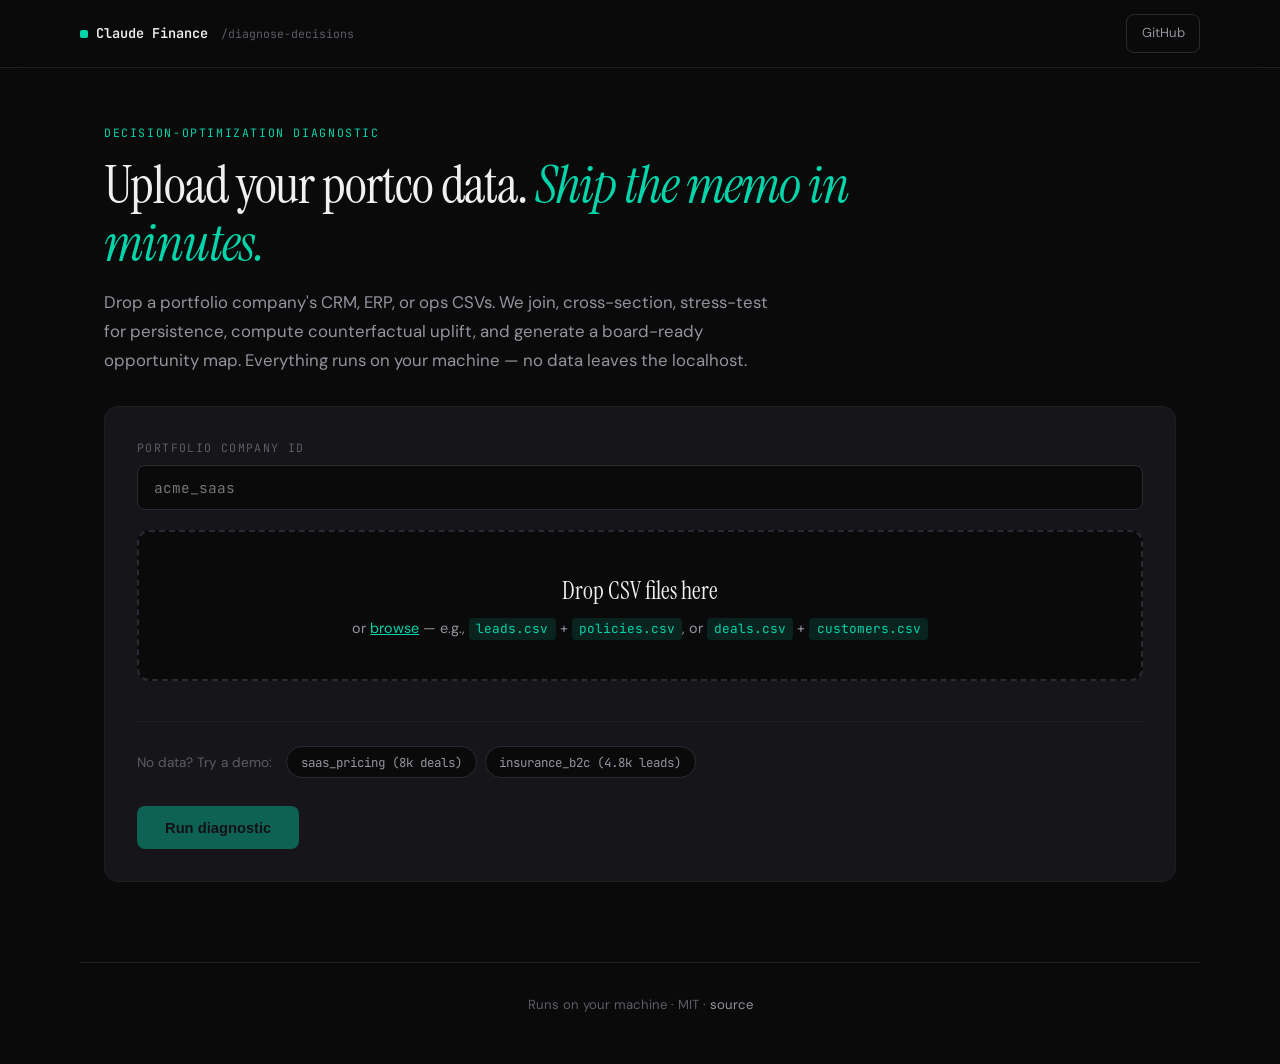
==== docs/app/index.html @ 7a28c4f7 "feat(web): /diagnose-decisions upload UI — Phase 0 end-to-end Bundles a local Starlette web app that" ====
<!DOCTYPE html>
<html lang="en">
<head>
<meta charset="UTF-8">
<meta name="viewport" content="width=device-width, initial-scale=1.0">
<title>Claude Finance — Decision-Optimization Diagnostic</title>
<meta name="description" content="Upload portfolio-company CSVs and run the full DX diagnostic locally.">
<link rel="preconnect" href="https://fonts.googleapis.com">
<link rel="preconnect" href="https://fonts.gstatic.com" crossorigin>
<link href="https://fonts.googleapis.com/css2?family=DM+Sans:wght@300;400;500;600&family=JetBrains+Mono:wght@400;500;600&family=Instrument+Serif&display=swap" rel="stylesheet">
<link rel="stylesheet" href="./app.css">
</head>
<body>
<nav class="topnav">
  <div class="topnav-inner">
    <a href="/app/" class="logo"><span class="dot"></span> Claude Finance <span class="tag">/diagnose-decisions</span></a>
    <a href="https://github.com/bolnet/claude-finance" class="ghost">GitHub</a>
  </div>
</nav>

<main class="page">
  <header class="head">
    <div class="eyebrow">Decision-Optimization Diagnostic</div>
    <h1>Upload your portco data. <em>Ship the memo in minutes.</em></h1>
    <p class="lede">Drop a portfolio company's CRM, ERP, or ops CSVs. We join, cross-section, stress-test for persistence, compute counterfactual uplift, and generate a board-ready opportunity map. Everything runs on your machine — no data leaves the localhost.</p>
  </header>

  <section class="panel" id="uploader">
    <form id="uploadForm" autocomplete="off">
      <label class="field">
        <span class="field-label">Portfolio Company ID</span>
        <input type="text" name="portco_id" id="portcoId" placeholder="acme_saas" maxlength="40">
      </label>

      <div class="drop" id="dropZone">
        <input type="file" id="fileInput" name="files" multiple accept=".csv" hidden>
        <div class="drop-inner">
          <div class="drop-title">Drop CSV files here</div>
          <div class="drop-hint">or <button type="button" id="browseBtn" class="link-btn">browse</button> — e.g., <code>leads.csv</code> + <code>policies.csv</code>, or <code>deals.csv</code> + <code>customers.csv</code></div>
        </div>
      </div>

      <ul class="filelist" id="fileList" hidden></ul>

      <div class="demo-row">
        <span class="demo-label">No data? Try a demo:</span>
        <button type="button" class="chip" data-demo="saas">saas_pricing (8k deals)</button>
        <button type="button" class="chip" data-demo="insurance">insurance_b2c (4.8k leads)</button>
      </div>

      <div class="actions">
        <button type="submit" id="runBtn" class="primary" disabled>Run diagnostic</button>
        <button type="button" id="resetBtn" class="ghost" hidden>Reset</button>
      </div>
    </form>
  </section>

  <section class="panel pipeline" id="pipeline" hidden>
    <h2>Pipeline</h2>
    <ol class="stages">
      <li data-stage="ingest"><span class="stage-label">ingest</span><span class="stage-status">pending</span></li>
      <li data-stage="segment_stats"><span class="stage-label">segment stats</span><span class="stage-status">pending</span></li>
      <li data-stage="time_stability"><span class="stage-label">time stability</span><span class="stage-status">pending</span></li>
      <li data-stage="counterfactual"><span class="stage-label">counterfactual</span><span class="stage-status">pending</span></li>
      <li data-stage="evidence"><span class="stage-label">evidence</span><span class="stage-status">pending</span></li>
      <li data-stage="memo"><span class="stage-label">memo</span><span class="stage-status">pending</span></li>
      <li data-stage="report"><span class="stage-label">report</span><span class="stage-status">pending</span></li>
    </ol>
    <pre id="log" class="log"></pre>
  </section>

  <section class="panel result" id="result" hidden>
    <div class="result-head">
      <div>
        <div class="eyebrow">Opportunity Map</div>
        <h2 id="resultSummary">—</h2>
      </div>
      <a id="openReport" class="primary" target="_blank" rel="noreferrer">Open report →</a>
    </div>
    <iframe id="reportFrame" title="DX Report"></iframe>
  </section>
</main>

<footer class="foot">
  <div>Runs on your machine · MIT · <a href="https://github.com/bolnet/claude-finance">source</a></div>
</footer>

<script src="./app.js"></script>
</body>
</html>
---- docs/app/app.css ----
:root {
  --bg-primary: #0a0a0b;
  --bg-secondary: #111113;
  --bg-card: #16161a;
  --bg-card-hover: #1c1c21;
  --border: #2a2a30;
  --border-subtle: #1e1e24;
  --text-primary: #f0f0f2;
  --text-secondary: #94949e;
  --text-muted: #5c5c66;
  --accent: #00d4aa;
  --accent-dim: rgba(0, 212, 170, 0.12);
  --accent-glow: rgba(0, 212, 170, 0.25);
  --red: #ff4d6a;
  --amber: #ffb347;
  --blue: #4d9cff;
}
* { margin: 0; padding: 0; box-sizing: border-box; }
html { scroll-behavior: smooth; }
body {
  font-family: 'DM Sans', -apple-system, BlinkMacSystemFont, sans-serif;
  background: var(--bg-primary);
  color: var(--text-primary);
  line-height: 1.55;
  min-height: 100vh;
  -webkit-font-smoothing: antialiased;
}

/* Nav */
.topnav {
  position: sticky; top: 0; z-index: 20;
  backdrop-filter: blur(16px);
  background: rgba(10, 10, 11, 0.8);
  border-bottom: 1px solid var(--border-subtle);
  padding: 0.9rem 1.5rem;
}
.topnav-inner {
  max-width: 1120px; margin: 0 auto;
  display: flex; align-items: center; justify-content: space-between;
}
.logo {
  font-family: 'JetBrains Mono', monospace;
  font-size: 0.85rem; font-weight: 600;
  color: var(--text-primary); text-decoration: none;
  display: inline-flex; align-items: center; gap: 0.5rem;
}
.logo .dot { width: 8px; height: 8px; background: var(--accent); border-radius: 2px; }
.logo .tag {
  font-weight: 400; color: var(--text-muted);
  font-size: 0.72rem; margin-left: 0.3rem;
}
.ghost {
  font-size: 0.82rem; color: var(--text-secondary); text-decoration: none;
  padding: 0.5rem 0.9rem; border: 1px solid var(--border); border-radius: 8px;
  transition: all 0.2s ease;
}
.ghost:hover { color: var(--text-primary); border-color: var(--text-muted); }

/* Page */
.page {
  max-width: 1120px; margin: 0 auto;
  padding: 3.5rem 1.5rem 5rem;
  display: flex; flex-direction: column; gap: 2rem;
}
.head { max-width: 820px; }
.eyebrow {
  font-family: 'JetBrains Mono', monospace;
  font-size: 0.72rem; color: var(--accent);
  letter-spacing: 0.14em; text-transform: uppercase;
  margin-bottom: 0.9rem;
}
.head h1 {
  font-family: 'Instrument Serif', serif;
  font-size: clamp(2.2rem, 5vw, 3.3rem);
  font-weight: 400; line-height: 1.1; letter-spacing: -0.02em;
  margin-bottom: 1rem;
}
.head h1 em { font-style: italic; color: var(--accent); }
.lede {
  color: var(--text-secondary); font-size: 1.05rem; line-height: 1.7;
  max-width: 680px;
}

/* Panels */
.panel {
  background: var(--bg-card);
  border: 1px solid var(--border-subtle);
  border-radius: 14px;
  padding: 2rem;
}
.panel h2 {
  font-family: 'Instrument Serif', serif;
  font-size: 1.5rem; font-weight: 400; letter-spacing: -0.01em;
  margin-bottom: 1rem;
}

/* Form */
.field { display: block; margin-bottom: 1.25rem; }
.field-label {
  display: block;
  font-family: 'JetBrains Mono', monospace;
  font-size: 0.72rem; letter-spacing: 0.12em; text-transform: uppercase;
  color: var(--text-muted); margin-bottom: 0.5rem;
}
.field input[type="text"] {
  width: 100%; padding: 0.75rem 1rem;
  background: var(--bg-primary);
  border: 1px solid var(--border);
  border-radius: 8px;
  color: var(--text-primary);
  font-family: 'JetBrains Mono', monospace;
  font-size: 0.9rem;
  transition: border-color 0.2s ease;
}
.field input[type="text"]:focus {
  outline: none; border-color: var(--accent);
}

/* Drop zone */
.drop {
  border: 2px dashed var(--border);
  border-radius: 12px;
  padding: 2.5rem 1.5rem;
  text-align: center;
  transition: all 0.2s ease;
  cursor: pointer;
  background: var(--bg-primary);
}
.drop:hover, .drop.hover {
  border-color: var(--accent);
  background: var(--accent-dim);
}
.drop-title {
  font-family: 'Instrument Serif', serif;
  font-size: 1.5rem; font-weight: 400;
  margin-bottom: 0.5rem;
}
.drop-hint {
  color: var(--text-secondary); font-size: 0.9rem;
}
.drop-hint code {
  font-family: 'JetBrains Mono', monospace;
  font-size: 0.8rem; color: var(--accent);
  background: var(--accent-dim);
  padding: 0.15rem 0.45rem; border-radius: 4px;
}
.link-btn {
  background: transparent; border: none;
  color: var(--accent); font: inherit;
  cursor: pointer; text-decoration: underline;
  padding: 0;
}

/* File list */
.filelist {
  list-style: none;
  margin-top: 1rem;
  display: flex; flex-direction: column; gap: 0.4rem;
}
.filelist li {
  display: flex; justify-content: space-between; align-items: center;
  padding: 0.6rem 0.9rem;
  background: var(--bg-primary);
  border: 1px solid var(--border-subtle);
  border-radius: 8px;
  font-family: 'JetBrains Mono', monospace;
  font-size: 0.82rem;
}
.filelist .sz { color: var(--text-muted); }

/* Demo chips */
.demo-row {
  display: flex; align-items: center; gap: 0.5rem;
  flex-wrap: wrap;
  margin-top: 1.5rem;
  padding-top: 1.5rem;
  border-top: 1px solid var(--border-subtle);
}
.demo-label {
  font-size: 0.85rem; color: var(--text-muted);
  margin-right: 0.4rem;
}
.chip {
  padding: 0.4rem 0.85rem;
  background: var(--bg-primary);
  border: 1px solid var(--border);
  border-radius: 100px;
  color: var(--text-secondary);
  font-family: 'JetBrains Mono', monospace;
  font-size: 0.78rem;
  cursor: pointer;
  transition: all 0.2s ease;
}
.chip:hover {
  border-color: var(--accent); color: var(--accent);
}

/* Actions */
.actions {
  display: flex; gap: 0.75rem; margin-top: 1.75rem;
  flex-wrap: wrap;
}
.primary {
  display: inline-flex; align-items: center; gap: 0.5rem;
  padding: 0.85rem 1.75rem;
  background: var(--accent); color: var(--bg-primary);
  border: none; border-radius: 8px;
  font-weight: 600; font-size: 0.92rem;
  text-decoration: none;
  cursor: pointer;
  transition: all 0.2s ease;
}
.primary:hover:not(:disabled) {
  transform: translateY(-1px);
  box-shadow: 0 6px 24px var(--accent-glow);
}
.primary:disabled {
  opacity: 0.4; cursor: not-allowed;
}
button.ghost {
  background: transparent; color: var(--text-secondary);
  padding: 0.85rem 1.5rem;
  font-size: 0.92rem; cursor: pointer;
}

/* Pipeline */
.stages {
  list-style: none;
  display: flex; flex-direction: column; gap: 0.5rem;
  margin-bottom: 1.25rem;
}
.stages li {
  display: flex; justify-content: space-between; align-items: center;
  padding: 0.75rem 1rem;
  background: var(--bg-primary);
  border: 1px solid var(--border-subtle);
  border-radius: 8px;
  font-size: 0.88rem;
  transition: all 0.2s ease;
}
.stages li.active {
  border-color: var(--accent);
  background: var(--accent-dim);
}
.stages li.done { opacity: 0.65; }
.stages li.error { border-color: var(--red); color: var(--red); }
.stage-label {
  font-family: 'JetBrains Mono', monospace;
}
.stage-status {
  font-family: 'JetBrains Mono', monospace;
  font-size: 0.75rem;
  color: var(--text-muted);
  text-transform: uppercase; letter-spacing: 0.1em;
}
.stages li.active .stage-status { color: var(--accent); }
.stages li.done .stage-status { color: var(--text-muted); }
.stages li.error .stage-status { color: var(--red); }

.log {
  background: var(--bg-primary);
  border: 1px solid var(--border-subtle);
  border-radius: 8px;
  padding: 1rem;
  font-family: 'JetBrains Mono', monospace;
  font-size: 0.75rem;
  color: var(--text-secondary);
  max-height: 220px; overflow: auto;
  white-space: pre-wrap;
}

/* Result */
.result-head {
  display: flex; justify-content: space-between; align-items: flex-end;
  gap: 1rem;
  margin-bottom: 1.25rem;
  flex-wrap: wrap;
}
.result h2 {
  font-size: 1.8rem;
}
#reportFrame {
  width: 100%; height: 85vh;
  border: 1px solid var(--border-subtle);
  border-radius: 12px;
  background: var(--bg-primary);
}

/* Footer */
.foot {
  max-width: 1120px; margin: 0 auto;
  padding: 2rem 1.5rem 3rem;
  color: var(--text-muted); font-size: 0.82rem;
  text-align: center;
  border-top: 1px solid var(--border-subtle);
}
.foot a { color: var(--text-secondary); text-decoration: none; }
.foot a:hover { color: var(--text-primary); }

@media (max-width: 640px) {
  .panel { padding: 1.5rem; }
  .head h1 { font-size: 2rem; }
  .actions { flex-direction: column; }
  .primary, button.ghost { width: 100%; justify-content: center; }
  .result-head { flex-direction: column; align-items: flex-start; }
}
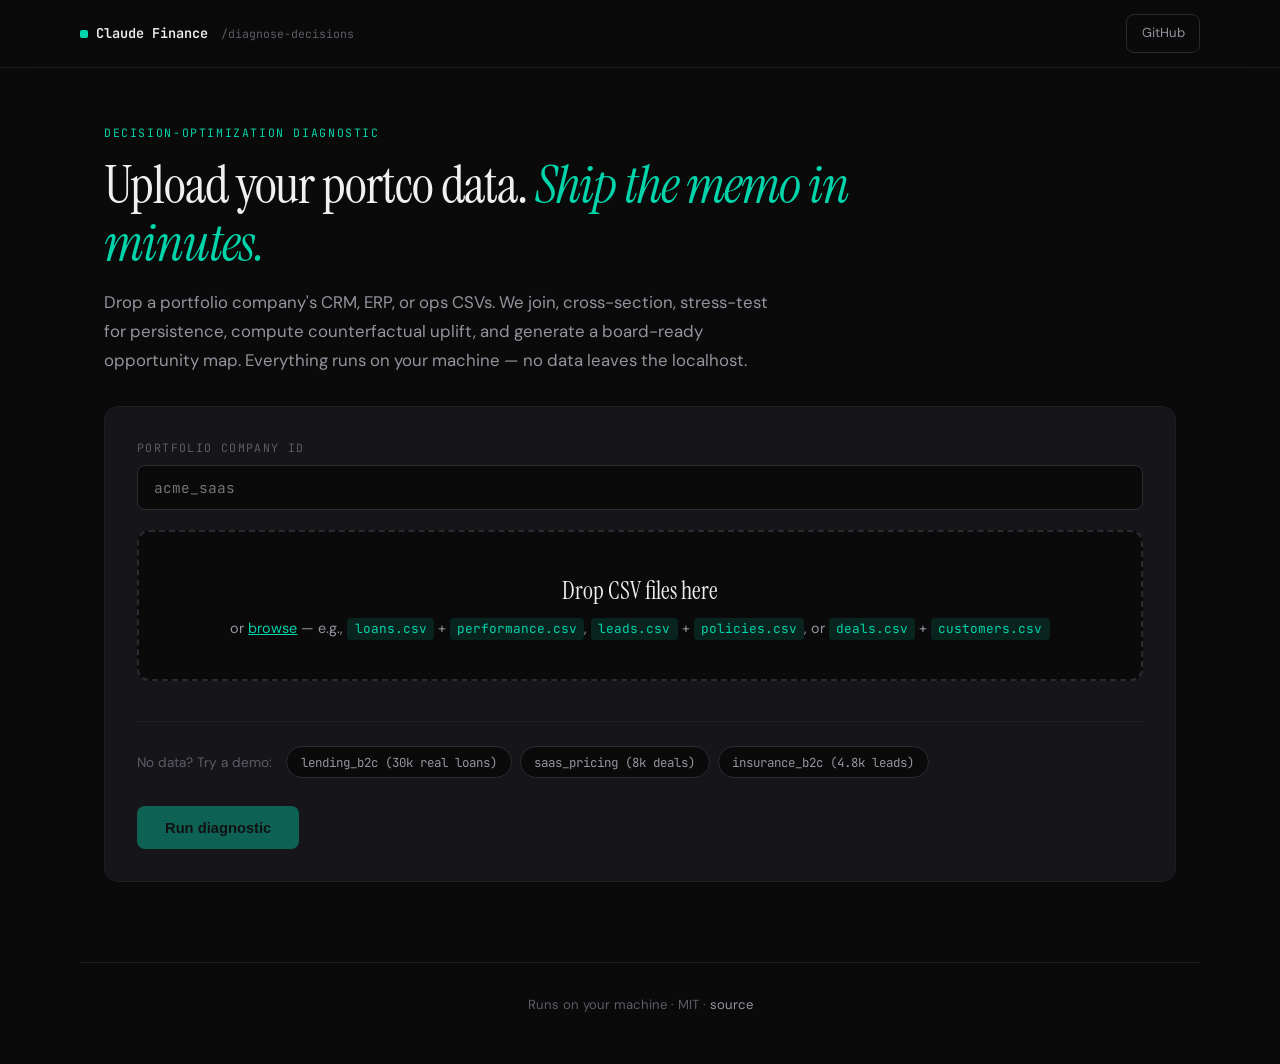
==== commit 3bd1f5ce: "feat(dx): lending_b2c template + real Lending Club demo slice Adds the lending_b2c vertical template" ====
--- a/docs/app/index.html
+++ b/docs/app/index.html
@@ -36,7 +36,7 @@
         <input type="file" id="fileInput" name="files" multiple accept=".csv" hidden>
         <div class="drop-inner">
           <div class="drop-title">Drop CSV files here</div>
-          <div class="drop-hint">or <button type="button" id="browseBtn" class="link-btn">browse</button> — e.g., <code>leads.csv</code> + <code>policies.csv</code>, or <code>deals.csv</code> + <code>customers.csv</code></div>
+          <div class="drop-hint">or <button type="button" id="browseBtn" class="link-btn">browse</button> — e.g., <code>loans.csv</code> + <code>performance.csv</code>, <code>leads.csv</code> + <code>policies.csv</code>, or <code>deals.csv</code> + <code>customers.csv</code></div>
         </div>
       </div>
 
@@ -44,6 +44,7 @@
 
       <div class="demo-row">
         <span class="demo-label">No data? Try a demo:</span>
+        <button type="button" class="chip" data-demo="lending">lending_b2c (30k real loans)</button>
         <button type="button" class="chip" data-demo="saas">saas_pricing (8k deals)</button>
         <button type="button" class="chip" data-demo="insurance">insurance_b2c (4.8k leads)</button>
       </div>
